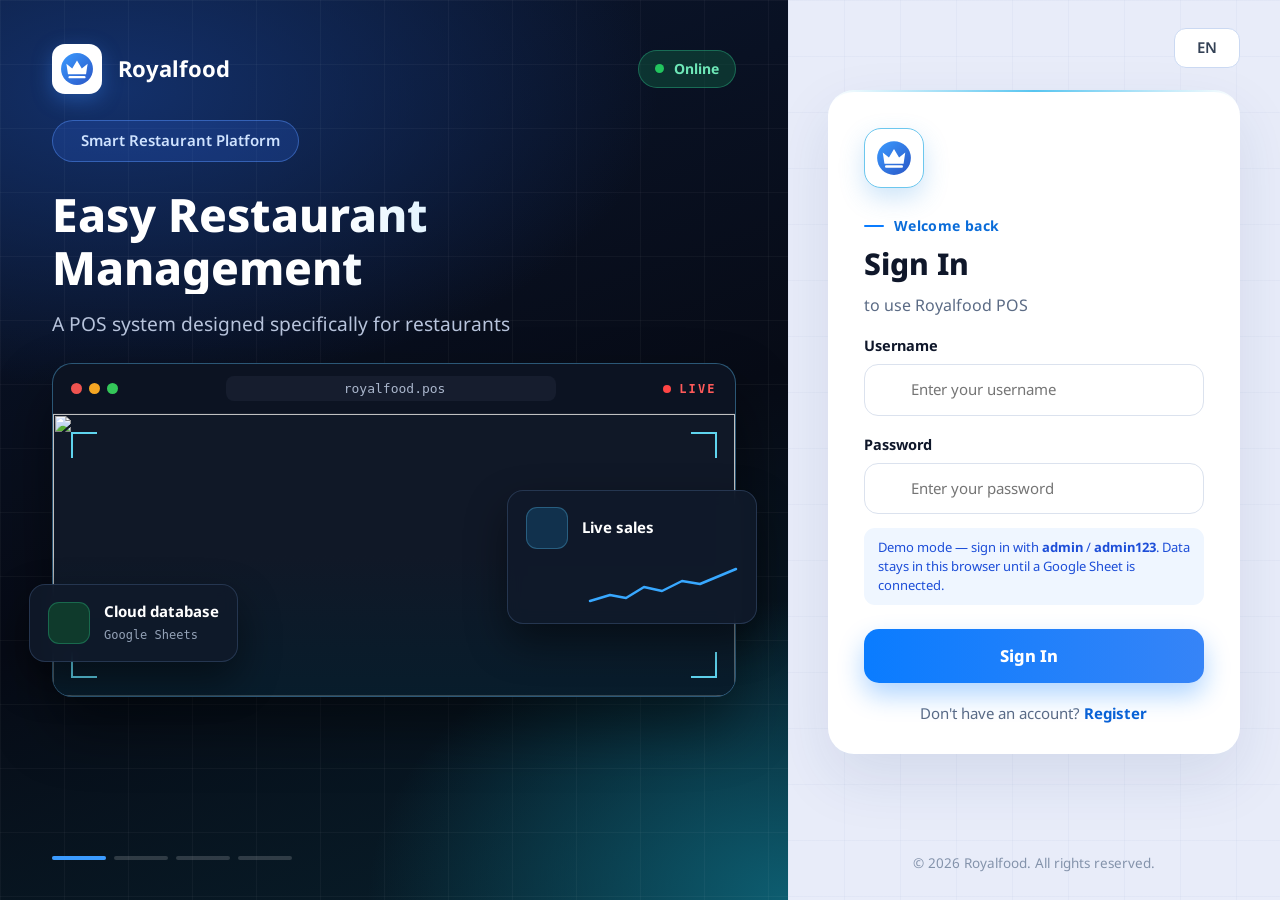
==== index.html @ dd98b835 "Add Royalfood POS web app with Google Sheets backend Static site for GitHub Pages: sign-in, shifts, " ====
<!doctype html>
<html lang="en">
<head>
<meta charset="utf-8">
<meta name="viewport" content="width=device-width,initial-scale=1,viewport-fit=cover">
<meta name="theme-color" content="#0b1730">
<title>Royalfood POS — Sign In</title>
<link rel="icon" href="data:image/svg+xml,%3Csvg xmlns='http://www.w3.org/2000/svg' viewBox='0 0 64 64'%3E%3Ccircle cx='32' cy='32' r='30' fill='%232f7df0'/%3E%3Cpath d='M15 42 12 22l11 9 9-15 9 15 11-9-3 20Z' fill='%23fff'/%3E%3Crect x='16' y='45' width='32' height='4.5' rx='2.2' fill='%23fff'/%3E%3C/svg%3E">
<link rel="preconnect" href="https://fonts.googleapis.com"><link rel="preconnect" href="https://fonts.gstatic.com" crossorigin>
<link href="https://fonts.googleapis.com/css2?family=Noto+Sans:wght@400;500;600;700;800&family=Noto+Sans+Thai:wght@400;600;700;800&family=Noto+Sans+Lao:wght@400;600;700&display=swap" rel="stylesheet">
<link rel="stylesheet" href="assets/css/style.css">
</head>
<body>
<div class="login">
  <section class="hero">
    <div class="hero-grid"></div>
    <header class="hero-top">
      <div class="brand"><span class="logo" data-logo></span><span data-brand></span></div>
      <span class="pill-online"><i></i><span data-i18n="online">Online</span></span>
    </header>
    <span class="pill-tag"><i data-lucide="sparkle"></i><span data-i18n="tagline">Smart Restaurant Platform</span></span>
    <div class="hero-text" id="heroText"><h1 id="heroTitle"></h1><p id="heroSub"></p></div>
    <div class="browser">
      <div class="browser-bar">
        <span class="dots"><i></i><i></i><i></i></span>
        <span class="url"><i data-lucide="lock"></i><span id="domain"></span></span>
        <span class="live"><i></i><span data-i18n="live">LIVE</span></span>
      </div>
      <div class="shot" id="shot">
        <img alt="" src="https://images.unsplash.com/photo-1554118811-1e0d58224f24?w=1200&q=70">
        <img alt="" src="https://images.unsplash.com/photo-1556742049-0cfed4f6a45d?w=1200&q=70">
        <img alt="" src="https://images.unsplash.com/photo-1414235077428-338989a2e8c0?w=1200&q=70">
        <img alt="" src="https://images.unsplash.com/photo-1517248135467-4c7edcad34c4?w=1200&q=70">
        <span class="corner tl"></span><span class="corner tr"></span><span class="corner bl"></span><span class="corner br"></span>
      </div>
      <div class="float sales">
        <span class="fi"><i data-lucide="trending-up"></i></span><b data-i18n="liveSales">Live sales</b>
        <svg class="spark" viewBox="0 0 150 44" fill="none"><path d="M2 38 L22 32 L38 35 L56 24 L74 28 L94 18 L112 21 L148 6" stroke="#38a8ff" stroke-width="2.5" stroke-linecap="round" stroke-linejoin="round"/></svg>
      </div>
      <div class="float secure">
        <span class="fi"><i data-lucide="database"></i></span>
        <span><b data-i18n="cloudDb">Cloud database</b><small data-i18n="cloudDbSub">Google Sheets</small></span>
      </div>
    </div>
    <div class="bars" id="bars"></div>
  </section>

  <section class="panel">
    <div class="lang" id="lang">
      <button class="lang-btn" type="button" aria-haspopup="true"><i data-lucide="globe"></i><span id="langCur">EN</span><i data-lucide="chevron-down" class="chev"></i></button>
      <div class="menu" id="langMenu"></div>
    </div>

    <div class="auth-card" id="card">
      <span class="logo auth-logo" data-logo></span>

      <form id="loginForm" autocomplete="on">
        <div class="kicker" data-i18n="welcome">Welcome back</div>
        <h2 data-i18n="signIn">Sign In</h2>
        <p class="sub" data-i18n="toUse">to use Royalfood POS</p>
        <div id="recentWrap" hidden>
          <div class="cap" data-i18n="prev">Previously logged in</div>
          <div id="recent"></div>
          <div class="or"><span data-i18n="orOther">or login with another account</span></div>
        </div>
        <div class="field"><label for="u" data-i18n="username">Username</label>
          <div class="inp"><i data-lucide="user"></i><input id="u" name="username" required autocomplete="username" data-i18n-ph="phUser"></div></div>
        <div class="field"><label for="p" data-i18n="password">Password</label>
          <div class="inp"><i data-lucide="lock"></i><input id="p" name="password" type="password" required autocomplete="current-password" data-i18n-ph="phPass">
            <button class="eye" type="button" data-eye="p" aria-label="Show password"><i data-lucide="eye"></i></button></div></div>
        <div class="err" id="err"></div>
        <div class="note" id="demoNote" hidden>Demo mode — sign in with <b>admin</b> / <b>admin123</b>. Data stays in this browser until a Google Sheet is connected.</div>
        <button class="btn-main" id="btnLogin"><span data-i18n="signIn">Sign In</span><i data-lucide="arrow-right"></i></button>
        <p class="alt"><span data-i18n="noAcc">Don't have an account?</span> <a data-go="reg" data-i18n="register">Register</a></p>
      </form>

      <form id="regForm" hidden autocomplete="off">
        <div class="kicker" data-i18n="joinUs">Get started</div>
        <h2 data-i18n="createAcc">Create account</h2>
        <div class="field"><label for="rn" data-i18n="fullName">Full name</label><div class="inp"><i data-lucide="id-card"></i><input id="rn" required maxlength="80"></div></div>
        <div class="field"><label for="rs" data-i18n="storeName">Store name</label><div class="inp"><i data-lucide="store"></i><input id="rs" required maxlength="80"></div></div>
        <div class="field"><label for="ru" data-i18n="username">Username</label><div class="inp"><i data-lucide="user"></i><input id="ru" required pattern="[\w.\-]{3,30}" title="3–30 letters, numbers, dot, dash or underscore" autocomplete="username"></div></div>
        <div class="field"><label for="rp" data-i18n="password">Password</label><div class="inp"><i data-lucide="lock"></i><input id="rp" type="password" required minlength="6" autocomplete="new-password">
          <button class="eye" type="button" data-eye="rp" aria-label="Show password"><i data-lucide="eye"></i></button></div></div>
        <div class="field" id="codeField"><label for="rc" data-i18n="invite">Invite code</label><div class="inp"><i data-lucide="key-round"></i><input id="rc"></div></div>
        <div class="err" id="rerr"></div>
        <button class="btn-main" id="btnReg"><span data-i18n="register">Register</span><i data-lucide="arrow-right"></i></button>
        <p class="alt"><span data-i18n="haveAcc">Already have an account?</span> <a data-go="login" data-i18n="signIn">Sign In</a></p>
      </form>
    </div>
    <p class="copy">© <span id="yr"></span> <span data-brand></span>. <span data-i18n="rights">All rights reserved.</span></p>
  </section>
</div>

<div class="splash" id="splash">
  <div class="ring"><span class="logo" data-logo></span></div>
  <h3 data-brand></h3><p id="splashSub"></p><div class="loadbar"></div>
  <footer id="company"></footer>
</div>
<div class="toasts" id="toasts"></div>

<script src="https://unpkg.com/lucide@0.460.0/dist/umd/lucide.min.js"></script>
<script charset="utf-8" src="assets/js/config.js"></script>
<script charset="utf-8" src="assets/js/i18n.js"></script>
<script charset="utf-8" src="assets/js/db.js"></script>
<script charset="utf-8" src="assets/js/login.js"></script>
</body>
</html>
---- assets/css/style.css ----
/* Royalfood POS */
:root{
  --pri:#0a7cff;--pri-2:#2f6bf0;--pri-soft:#e3efff;--bg:#e8ecf9;--card:#fff;--text:#0f172a;--muted:#64748b;--line:#dde4f2;
  --side:#0a0c12;--side-2:#151821;--tile:#b9c5ea;--green:#1fa855;--red:#ef4444;--amber:#f59e0b;--soft:#f3f6fc;
  --shadow:0 8px 28px rgba(20,40,90,.08);--r:18px;
  --font:'Noto Sans','Noto Sans Thai','Noto Sans Lao',system-ui,-apple-system,'Segoe UI',sans-serif;
}
[data-theme=dark]{--bg:#0d1220;--card:#161c2c;--text:#e8edf7;--muted:#93a0b8;--line:#263149;--tile:#33416b;--soft:#1c2438;--pri-soft:#16294a;--shadow:0 8px 28px rgba(0,0,0,.35)}
*{box-sizing:border-box;-webkit-tap-highlight-color:transparent}
html,body{margin:0;height:100%}
body{font-family:var(--font);color:var(--text);background:var(--bg);font-size:15px;line-height:1.45;-webkit-font-smoothing:antialiased}
button,input,select,textarea{font:inherit;color:inherit}
button{cursor:pointer;border:0;background:none}
h1,h2,h3,p{margin:0}
svg.lucide{width:1.2em;height:1.2em;flex:none;stroke-width:1.9}
.logo{display:inline-grid;place-items:center}.logo svg{width:100%;height:100%;display:block}
::-webkit-scrollbar{width:8px;height:8px}::-webkit-scrollbar-thumb{background:#b9c2d8;border-radius:8px}

@keyframes fadeUp{from{opacity:0;transform:translateY(18px)}to{opacity:1;transform:none}}
@keyframes fadeIn{from{opacity:0}to{opacity:1}}
@keyframes pop{0%{opacity:0;transform:scale(.85)}70%{transform:scale(1.04)}100%{opacity:1;transform:none}}
@keyframes spin{to{transform:rotate(360deg)}}
@keyframes pulse{0%,100%{box-shadow:0 0 0 0 rgba(34,197,94,.55)}60%{box-shadow:0 0 0 8px rgba(34,197,94,0)}}
@keyframes blink{50%{opacity:.25}}
@keyframes float{0%,100%{transform:translateY(0)}50%{transform:translateY(-9px)}}
@keyframes draw{to{stroke-dashoffset:0}}
@keyframes fill{from{width:0}to{width:100%}}
@keyframes slide{0%{left:-40%}100%{left:100%}}
@keyframes shake{20%,60%{transform:translateX(-6px)}40%,80%{transform:translateX(6px)}}
@keyframes glow{0%,100%{box-shadow:0 6px 18px rgba(31,168,85,.35)}50%{box-shadow:0 6px 28px rgba(31,168,85,.7)}}

/* ================= LOGIN ================= */
.login{display:grid;grid-template-columns:minmax(0,1.6fr) minmax(380px,1fr);min-height:100vh}
.hero{position:relative;overflow:hidden;color:#fff;padding:44px 52px 40px;display:flex;flex-direction:column;gap:26px;
  background:radial-gradient(900px 500px at 15% 10%,#13306a 0%,transparent 60%),radial-gradient(700px 500px at 100% 100%,#0d5d70 0%,transparent 60%),linear-gradient(160deg,#0b1730,#070b16 55%,#08202c)}
.hero-grid{position:absolute;inset:0;background-image:linear-gradient(rgba(255,255,255,.035) 1px,transparent 1px),linear-gradient(90deg,rgba(255,255,255,.035) 1px,transparent 1px);background-size:64px 64px;pointer-events:none}
.hero>*:not(.hero-grid){position:relative}
.hero-top{display:flex;align-items:center;justify-content:space-between;animation:fadeUp .6s both}
.brand{display:flex;align-items:center;gap:16px;font-size:22px;font-weight:700}
.brand .logo{width:50px;height:50px;background:#fff;border-radius:13px;padding:8px;box-shadow:0 6px 20px rgba(60,140,255,.35)}
.pill-online{display:inline-flex;align-items:center;gap:10px;padding:8px 16px;border-radius:99px;background:rgba(16,80,60,.55);border:1px solid rgba(52,211,153,.35);color:#6ee7b7;font-weight:700;font-size:14px}
.pill-online i{width:9px;height:9px;border-radius:50%;background:#22c55e;animation:pulse 1.8s infinite}
.pill-tag{align-self:flex-start;display:inline-flex;align-items:center;gap:10px;padding:9px 18px;border-radius:99px;background:rgba(40,90,200,.28);border:1px solid rgba(90,150,255,.45);color:#cfe3ff;font-weight:600;font-size:15px;animation:fadeUp .6s .1s both}
.pill-tag svg{color:#38bdf8}
.hero-text{min-height:132px}
.hero-text h1{font-size:clamp(28px,3.6vw,46px);font-weight:800;line-height:1.15;background:linear-gradient(90deg,#fff 40%,#8fd3ff);-webkit-background-clip:text;background-clip:text;color:transparent}
.hero-text p{margin-top:16px;font-size:clamp(15px,1.5vw,20px);color:#b8c4dc;max-width:640px}
.hero-text.swap h1,.hero-text.swap p{animation:fadeUp .6s both}.hero-text.swap p{animation-delay:.1s}
.browser{position:relative;max-width:760px;width:100%;border-radius:20px;border:1px solid rgba(80,170,220,.45);background:#0c1322;box-shadow:0 30px 60px rgba(0,0,0,.45);animation:fadeUp .7s .2s both}
.browser-bar{display:flex;align-items:center;gap:14px;padding:12px 18px;border-bottom:1px solid rgba(255,255,255,.06)}
.dots{display:flex;gap:7px}.dots i{width:11px;height:11px;border-radius:50%;background:#ef5350}.dots i:nth-child(2){background:#f5a623}.dots i:nth-child(3){background:#34c759}
.url{flex:1;max-width:330px;margin:auto;display:flex;align-items:center;justify-content:center;gap:8px;background:#161d2e;border-radius:8px;padding:5px 12px;font:13px ui-monospace,Menlo,monospace;color:#aab6cc}
.url svg{color:#34d399;width:14px;height:14px}
.live{display:flex;align-items:center;gap:8px;font:700 12px ui-monospace,Menlo,monospace;letter-spacing:.18em;color:#ff5a5a}
.live i{width:8px;height:8px;border-radius:50%;background:#ff4545;animation:blink 1.2s infinite}
.shot{position:relative;aspect-ratio:16/6.6;overflow:hidden;border-radius:0 0 19px 19px;background:#101827}
.shot img{position:absolute;inset:0;width:100%;height:100%;object-fit:cover;opacity:0;transform:scale(1.08);transition:opacity 1s,transform 6s linear}
.shot img.on{opacity:1;transform:scale(1)}
.shot::after{content:"";position:absolute;inset:0;background:linear-gradient(180deg,transparent 50%,rgba(5,30,45,.75))}
.corner{position:absolute;width:26px;height:26px;border:2px solid #5fd4ee;z-index:2}
.corner.tl{top:18px;left:18px;border-right:0;border-bottom:0}.corner.tr{top:18px;right:18px;border-left:0;border-bottom:0}
.corner.bl{bottom:18px;left:18px;border-right:0;border-top:0}.corner.br{bottom:18px;right:18px;border-left:0;border-top:0}
.float{position:absolute;z-index:3;display:flex;align-items:center;gap:14px;padding:16px 18px;border-radius:16px;background:rgba(16,26,42,.92);border:1px solid rgba(120,160,220,.22);backdrop-filter:blur(8px);box-shadow:0 18px 40px rgba(0,0,0,.45);animation:float 5s ease-in-out infinite}
.float .fi{width:42px;height:42px;border-radius:11px;display:grid;place-items:center;background:#11314d;color:#5cc8f5;border:1px solid rgba(92,200,245,.3)}
.float b{display:block;font-size:15px}.float small{font:12px ui-monospace,Menlo,monospace;color:#94a3b8}
.float.sales{right:-22px;top:38%;flex-wrap:wrap;width:250px}
.float.sales svg.spark{width:150px;height:44px;margin-left:auto}
.spark path{stroke-dasharray:260;stroke-dashoffset:260;animation:draw 2.2s .6s ease-out forwards}
.float.secure{left:-24px;bottom:34px;animation-delay:-2.5s}
.float.secure .fi{background:#0f3a2c;color:#34d399;border-color:rgba(52,211,153,.3)}
.bars{display:flex;gap:8px;margin-top:auto}
.bars button{width:54px;height:4px;border-radius:4px;background:rgba(255,255,255,.16);overflow:hidden;position:relative;padding:0}
.bars button.done{background:#3b82f6}
.bars button.on::after{content:"";position:absolute;left:0;top:0;height:100%;background:#3b9bff;animation:fill 5s linear forwards}

.panel{position:relative;background:linear-gradient(180deg,#f8fafe,#eef2fa);padding:28px 40px 26px;display:flex;flex-direction:column;align-items:center;overflow-y:auto;
  background-image:linear-gradient(rgba(60,90,160,.035) 1px,transparent 1px),linear-gradient(90deg,rgba(60,90,160,.035) 1px,transparent 1px);background-size:56px 56px;color:#0f172a}
.lang{position:relative;align-self:flex-end;z-index:20}
.lang-btn{display:flex;align-items:center;gap:8px;padding:8px 14px;border-radius:12px;background:#fff;border:1.5px solid #cbd9f2;font-weight:600;color:#334155;transition:.2s}
.lang-btn:hover,.lang.open .lang-btn{border-color:var(--pri);box-shadow:0 0 0 4px rgba(10,124,255,.14)}
.lang-btn .chev{transition:transform .25s}.lang.open .chev{transform:rotate(180deg)}
.menu{position:absolute;right:0;top:calc(100% + 8px);min-width:140px;background:#fff;color:#0f172a;border-radius:14px;padding:5px;box-shadow:0 18px 44px rgba(15,30,70,.18);border:1px solid #e6ebf5;opacity:0;transform:translateY(-8px) scale(.97);pointer-events:none;transition:.2s;z-index:60}
.open>.menu{opacity:1;transform:none;pointer-events:auto}
.menu button{display:flex;align-items:center;gap:10px;width:100%;text-align:left;padding:10px 12px;border-radius:9px;font-weight:500}
.menu button:hover{background:#f1f5fb}.menu button.on{background:#e3efff;color:#0a62d6;font-weight:700}
.auth-card{width:100%;max-width:420px;margin:22px 0;background:#fff;border-radius:26px;padding:36px 36px 30px;box-shadow:0 24px 60px rgba(30,60,120,.1);border-top:2px solid transparent;
  background-image:linear-gradient(#fff,#fff),linear-gradient(90deg,transparent,#58c5f0,transparent);background-origin:border-box;background-clip:padding-box,border-box;animation:fadeUp .6s .1s both}
.auth-card.shake{animation:shake .4s}
.auth-logo{width:60px;height:60px;border-radius:17px;padding:11px;background:#fff;border:1.5px solid #6cc7ee;box-shadow:0 10px 24px rgba(60,150,230,.25)}
.kicker{display:flex;align-items:center;gap:10px;margin-top:28px;color:#0a6cd9;font-weight:700;letter-spacing:.03em;font-size:14px}
.kicker::before{content:"";width:20px;height:2px;background:#0a7cff;border-radius:2px}
.auth-card h2{font-size:30px;font-weight:800;margin-top:6px}
.sub{color:#5b6b85;margin-top:8px;font-size:16px}
.cap{margin:28px 0 10px;font-size:12.5px;font-weight:700;letter-spacing:.09em;text-transform:uppercase;color:#64748b}
.acct{display:flex;align-items:center;gap:12px;padding:12px;border:1.5px solid #e2e8f3;border-radius:16px;transition:.2s;margin-bottom:8px;animation:fadeUp .4s both}
.acct:hover{border-color:#9cc8ff;box-shadow:0 8px 22px rgba(10,124,255,.1);transform:translateY(-1px)}
.acct .logo{width:46px;height:46px;border-radius:50%;border:2px solid #9ccdf5;padding:3px;flex:none}
.acct .who{flex:1;min-width:0}.acct b{display:block;white-space:nowrap;overflow:hidden;text-overflow:ellipsis}
.acct small{font:13px ui-monospace,Menlo,monospace;color:#64748b}
.btn-soft{display:inline-flex;align-items:center;gap:6px;padding:8px 13px;border-radius:10px;background:#e6f1ff;border:1px solid #b9d8ff;color:#0a62d6;font-weight:700;transition:.2s}
.btn-soft:hover{background:#d5e8ff}.btn-soft svg{transition:transform .2s}.btn-soft:hover svg{transform:translateX(3px)}
.x{color:#94a3b8;padding:6px;border-radius:8px;display:grid}.x:hover{background:#f1f5f9;color:#ef4444}
.or{display:flex;align-items:center;gap:14px;color:#8493ab;font-size:13.5px;margin:20px 0 4px}.or::before,.or::after{content:"";flex:1;height:1px;background:#e2e8f0}
.field{margin-top:18px}.field>label{display:block;font-weight:700;margin-bottom:8px;font-size:14.5px}
.inp{position:relative;display:flex;align-items:center}
.inp>svg{position:absolute;left:15px;color:#94a3b8;pointer-events:none}
.inp input,.inp select{width:100%;padding:14px 44px 14px 46px;border-radius:14px;border:1.5px solid #dbe2ee;background:#fff;outline:0;transition:.2s;color:#0f172a}
.inp input:focus{border-color:var(--pri);box-shadow:0 0 0 4px rgba(10,124,255,.13)}
.inp .eye{position:absolute;right:10px;color:#94a3b8;padding:6px;display:grid}
.btn-main{position:relative;overflow:hidden;width:100%;margin-top:24px;padding:15px;border-radius:15px;color:#fff;font-weight:800;font-size:16.5px;display:flex;justify-content:center;align-items:center;gap:10px;
  background:linear-gradient(90deg,#0a7cff,#3684f7);box-shadow:0 12px 26px rgba(10,124,255,.32);transition:.2s}
.btn-main:hover{transform:translateY(-2px);box-shadow:0 16px 32px rgba(10,124,255,.4)}.btn-main:active{transform:none}
.btn-main::after{content:"";position:absolute;top:0;left:-40%;width:30%;height:100%;background:linear-gradient(90deg,transparent,rgba(255,255,255,.35),transparent);transform:skewX(-20deg)}
.btn-main:hover::after{animation:slide .8s}
.btn-main[disabled]{opacity:.7;pointer-events:none}
.spinner{width:18px;height:18px;border:2.5px solid rgba(255,255,255,.4);border-top-color:#fff;border-radius:50%;animation:spin .7s linear infinite}
.alt{text-align:center;margin-top:20px;color:#5b6b85}.alt a{color:#0a62d6;font-weight:700;text-decoration:none;cursor:pointer}
.err{display:none;margin-top:14px;padding:10px 14px;border-radius:11px;background:#fee2e2;color:#b91c1c;font-size:14px;font-weight:600}.err.show{display:block;animation:fadeUp .25s}
.note{margin-top:14px;padding:10px 14px;border-radius:11px;background:#eff6ff;color:#1d4ed8;font-size:13px}
.copy{margin-top:auto;color:#8493ab;font-size:13.5px;text-align:center}

/* splash */
.splash{position:fixed;inset:0;z-index:200;display:flex;flex-direction:column;align-items:center;justify-content:center;gap:10px;background:radial-gradient(circle at 50% 45%,#e6eefb,#f5f7fb 60%);color:#0f172a;opacity:0;pointer-events:none;transition:opacity .35s}
.splash.show{opacity:1;pointer-events:auto}
.ring{position:relative;width:104px;height:104px;display:grid;place-items:center;margin-bottom:16px}
.ring::before{content:"";position:absolute;inset:0;border-radius:50%;border:4px solid #e2e6ee;border-top-color:#0a7cff;border-right-color:#0a7cff;animation:spin 1s linear infinite}
.ring .logo{width:80px;height:80px}
.splash h3{font-size:22px;font-weight:800}.splash p{color:#64748b;font-size:13px}
.loadbar{width:168px;height:3px;border-radius:3px;background:#e2e6ee;overflow:hidden;position:relative;margin-top:22px}
.loadbar::after{content:"";position:absolute;top:0;width:40%;height:100%;background:#0a7cff;border-radius:3px;animation:slide 1.1s ease-in-out infinite}
.splash footer{position:absolute;bottom:26px;font-size:11.5px;letter-spacing:.12em;color:#9aa5b8}

/* ================= MODAL / TOAST ================= */
.modal-back{position:fixed;inset:0;z-index:100;background:rgba(10,15,30,.5);backdrop-filter:blur(3px);display:grid;place-items:center;padding:16px;opacity:0;transition:opacity .2s}
.modal-back.show{opacity:1}
.modal{width:100%;max-width:460px;max-height:92vh;overflow:auto;background:var(--card);color:var(--text);border-radius:22px;padding:26px;box-shadow:0 30px 80px rgba(0,0,0,.35);transform:translateY(20px) scale(.96);transition:transform .25s cubic-bezier(.2,.9,.3,1.2)}
.modal-back.show .modal{transform:none}
.modal.wide{max-width:860px}
.modal h3{font-size:21px;font-weight:800;margin-bottom:6px}
.modal .center{text-align:center}
.modal .actions{display:flex;gap:10px;justify-content:flex-end;margin-top:22px;flex-wrap:wrap}
.modal .actions.center{justify-content:center}
.f{margin-top:14px}.f label{display:block;font-size:13px;font-weight:700;color:var(--muted);margin-bottom:6px}
.f input,.f select,.input{width:100%;padding:11px 13px;border-radius:11px;border:1.5px solid var(--line);background:var(--card);color:var(--text);outline:0;transition:.2s}
.f input:focus,.f select:focus,.input:focus{border-color:var(--pri);box-shadow:0 0 0 3px rgba(10,124,255,.14)}
.btn{display:inline-flex;align-items:center;justify-content:center;gap:8px;padding:10px 18px;border-radius:11px;font-weight:700;background:var(--pri);color:#fff;transition:.18s;white-space:nowrap}
.btn:hover{filter:brightness(1.08);transform:translateY(-1px)}.btn:active{transform:scale(.97)}
.btn.gray{background:#6b7785}.btn.red{background:var(--red)}.btn.green{background:var(--green)}.btn.violet{background:#6a5ae0}
.btn.ghost{background:var(--soft);color:var(--text);border:1px solid var(--line)}
.btn.sm{padding:7px 11px;font-size:13px;border-radius:9px}
.btn[disabled]{opacity:.45;pointer-events:none}
.toasts{position:fixed;right:18px;bottom:18px;z-index:300;display:flex;flex-direction:column;gap:8px;align-items:flex-end}
.toast{display:flex;align-items:center;gap:10px;padding:12px 16px;border-radius:13px;background:#0f172a;color:#fff;font-weight:600;font-size:14px;box-shadow:0 14px 34px rgba(0,0,0,.3);animation:fadeUp .3s both;max-width:86vw}
.toast.ok svg{color:#4ade80}.toast.bad svg{color:#f87171}.toast.out{opacity:0;transform:translateX(30px);transition:.3s}

/* ================= APP SHELL ================= */
.app{display:grid;grid-template-columns:250px minmax(0,1fr);height:100vh;transition:grid-template-columns .28s}
.app.mini{grid-template-columns:82px minmax(0,1fr)}
.side{background:var(--side);color:#cbd5e1;display:flex;flex-direction:column;overflow:hidden;z-index:50}
.side-brand{height:62px;flex:none;display:flex;align-items:center;gap:10px;padding:0 22px;font-size:24px;font-weight:600;color:#fff;border-bottom:1px solid #1b1f2a;white-space:nowrap}
.side-brand .logo{width:36px;height:36px;flex:none}
.nav{padding:26px 15px;display:flex;flex-direction:column;gap:6px;overflow-y:auto;flex:1}
.nav a{position:relative;display:flex;align-items:center;gap:14px;padding:12px 14px;border-radius:10px;color:#b6bfcd;text-decoration:none;font-size:16.5px;white-space:nowrap;transition:background .2s,color .2s,transform .2s}
.nav a .ni{width:38px;height:38px;border-radius:10px;display:grid;place-items:center;background:var(--side-2);flex:none;transition:.2s}
.nav a:hover{color:#fff;transform:translateX(3px)}.nav a:hover .ni{background:#1f2533}
.nav a.on{background:var(--pri);color:#fff;font-weight:700;box-shadow:0 8px 22px rgba(10,124,255,.4)}
.nav a.on .ni{background:rgba(255,255,255,.2)}
.app.mini .side-brand span:last-child,.app.mini .nav a span:last-child{display:none}
.app.mini .side-brand{padding:0;justify-content:center}.app.mini .nav a{padding:10px;justify-content:center}
.main{display:flex;flex-direction:column;min-width:0;height:100vh}
.top{height:62px;flex:none;display:flex;align-items:center;gap:8px;padding:0 18px 0 28px;background:var(--card);border-bottom:1px solid var(--line);position:relative;z-index:40}
.top h1{font-size:23px;font-weight:700;margin-left:26px;white-space:nowrap}
.top .sp{flex:1}
.tb{position:relative;width:44px;height:44px;border-radius:12px;display:grid;place-items:center;color:#5b6577;font-size:22px;transition:.2s;flex:none}
.tb:hover{background:var(--soft);color:var(--pri);transform:translateY(-1px)}
.tb svg.lucide{width:23px;height:23px}
.tb.sync{color:#f0443a}.tb.sync.syncing svg{animation:spin 1s linear infinite}.tb.sync.offline{color:var(--amber)}
.tb.ava{padding:5px;border:2px solid #b9d6fb;background:#eaf3ff}.tb.ava .logo{width:100%;height:100%}
.tb .badge{position:absolute;top:5px;right:5px;min-width:17px;height:17px;border-radius:9px;background:var(--red);color:#fff;font-size:10.5px;font-weight:800;display:grid;place-items:center;padding:0 4px;animation:pop .3s}
.dd{position:relative}.dd .menu{min-width:230px;background:var(--card);color:var(--text);border-color:var(--line)}
.dd .menu button:hover{background:var(--soft)}
.menu .mi{padding:10px 12px;font-size:13.5px;border-bottom:1px solid var(--line)}.menu .mi:last-child{border:0}.menu .mi b{display:block}.menu .mi small{color:var(--muted)}
.view{flex:1;overflow-y:auto;padding:22px 22px 40px}
.view.anim>*{animation:fadeUp .45s both}.view.anim>*:nth-child(2){animation-delay:.07s}.view.anim>*:nth-child(3){animation-delay:.14s}
.scrim{display:none}

.card{background:var(--card);border-radius:var(--r);box-shadow:var(--shadow);border:1px solid var(--line)}
.head{display:flex;align-items:center;gap:12px;flex-wrap:wrap;margin-bottom:18px}
.head h2{font-size:20px;font-weight:600;color:var(--muted)}.head .sp{flex:1}
.empty{padding:38px 16px;text-align:center;color:var(--muted)}.empty svg{width:38px;height:38px;opacity:.5;margin-bottom:6px}
.chips{display:flex;gap:8px;flex-wrap:wrap}
.chip{padding:9px 18px;border-radius:11px;background:var(--card);border:1px solid var(--line);font-weight:700;color:var(--muted);transition:.18s}
.chip:hover{color:var(--pri);border-color:var(--pri)}.chip.on{background:var(--pri);border-color:var(--pri);color:#fff;box-shadow:0 6px 16px rgba(10,124,255,.3)}
.tag{display:inline-block;padding:3px 9px;border-radius:7px;font-size:11.5px;font-weight:800;letter-spacing:.05em;text-transform:uppercase}
.tag.g{background:#dcfce7;color:#15803d}.tag.b{background:#dbeafe;color:#1d4ed8}.tag.a{background:#fef3c7;color:#b45309}.tag.r{background:#fee2e2;color:#b91c1c}.tag.n{background:var(--soft);color:var(--muted)}
table.t{width:100%;border-collapse:collapse}
.t th{text-align:left;font-size:12px;letter-spacing:.08em;text-transform:uppercase;color:var(--muted);padding:13px 12px;background:var(--soft);border-bottom:1px solid var(--line);white-space:nowrap}
.t td{padding:11px 12px;border-bottom:1px solid var(--line);vertical-align:middle}
.t tr:last-child td{border-bottom:0}.t tbody tr{transition:background .15s}.t tbody tr:hover{background:var(--soft)}
.t .r{text-align:right}.tw{overflow-x:auto}
.icb{width:32px;height:32px;border-radius:9px;display:inline-grid;place-items:center;color:var(--muted);transition:.15s}
.icb:hover{background:var(--pri-soft);color:var(--pri)}.icb.del:hover{background:#fee2e2;color:var(--red)}

/* dashboard */
.dash{display:grid;grid-template-columns:minmax(0,1.5fr) minmax(300px,1fr);gap:22px;align-items:start}
.shift{min-height:330px;border:2px dashed #c3cce0;box-shadow:none;display:flex;flex-direction:column;align-items:center;justify-content:center;gap:6px;padding:30px;cursor:pointer;transition:.25s;text-align:center}
.shift:hover{border-color:var(--pri);transform:translateY(-3px);box-shadow:var(--shadow)}
.shift .big{width:86px;height:86px;border-radius:20px;background:var(--pri);color:#fff;display:grid;place-items:center;box-shadow:0 14px 30px rgba(10,124,255,.35);margin-bottom:18px;animation:float 4s ease-in-out infinite}
.shift .big svg{width:40px;height:40px}
.shift h3{font-size:25px;font-weight:800}.shift p{color:var(--muted);font-size:16px}
.shift .dot{width:9px;height:9px;border-radius:50%;background:#3b9bff;margin-top:14px;animation:blink 1.4s infinite}
.shift.open{cursor:default;border-style:solid;border-color:var(--line);box-shadow:var(--shadow);align-items:stretch;text-align:left;justify-content:flex-start}
.shift.open:hover{transform:none}
.stats{display:grid;grid-template-columns:repeat(3,1fr);gap:12px;margin-top:18px}
.stat{padding:16px;border-radius:14px;background:var(--soft);border:1px solid var(--line)}
.stat small{font-size:12px;font-weight:700;letter-spacing:.07em;text-transform:uppercase;color:var(--muted)}.stat b{display:block;font-size:24px;margin-top:4px}
.rcol{display:flex;flex-direction:column;gap:14px}
.info{display:flex;align-items:center;gap:16px;padding:20px 22px;transition:.2s}
.info:hover{transform:translateY(-2px)}
.info.hl{border-color:#9ccaf7;background:var(--soft)}
.info .ib{width:48px;height:48px;border-radius:13px;display:grid;place-items:center;flex:none;background:#e3efff;color:#0a7cff}.info .ib.o{background:#fdebd0;color:#f59e0b}.info .ib.c{background:#dff3fb;color:#0e9ad6}
.info .grow{flex:1;min-width:0}
.info small{display:block;font-size:12px;font-weight:700;letter-spacing:.09em;text-transform:uppercase;color:var(--muted)}
.info b{font-size:19px}.info em{display:block;font-style:normal;color:var(--muted);font-size:13.5px}
.rp h4{margin:0;display:flex;align-items:center;gap:10px;font-size:16px;padding:16px 22px;border-bottom:1px solid var(--line)}.rp h4 svg{color:#f59e0b}
.rp .rows{padding:16px 22px;display:grid;gap:12px}.rp .row{display:flex;align-items:center;gap:12px;flex-wrap:wrap;font-weight:700;font-size:16px}

/* POS */
.pos{display:grid;grid-template-columns:minmax(0,1fr) minmax(360px,1fr);gap:18px;align-items:start}
.pos-tabs{display:flex;align-items:center;gap:10px;flex-wrap:wrap;padding-bottom:6px;border-bottom:2px solid var(--pri)}
.ptab{padding:9px 24px;border-radius:10px;font-weight:700;background:var(--soft);color:var(--muted);transition:.18s}
.ptab.on{background:var(--pri);color:#fff;box-shadow:0 6px 16px rgba(10,124,255,.3)}
.zones{display:flex;gap:8px;flex-wrap:wrap;padding:12px 0;border-bottom:1px solid var(--line)}
.grid-t{display:grid;grid-template-columns:repeat(auto-fill,minmax(96px,1fr));gap:10px;padding:8px 4px;background:var(--card);border-radius:14px;margin-top:8px;max-height:calc(100vh - 250px);overflow-y:auto}
.tile{aspect-ratio:1/.88;border-radius:13px;background:var(--tile);color:#fff;font-size:21px;font-weight:800;display:flex;flex-direction:column;align-items:center;justify-content:center;gap:2px;border:4px solid transparent;transition:transform .18s,box-shadow .18s,background .3s;text-shadow:0 1px 2px rgba(40,60,120,.25)}
.view.anim .tile{animation:pop .4s both;animation-delay:calc(var(--i)*18ms)}
.tile:hover{transform:translateY(-3px) scale(1.03);box-shadow:0 10px 22px rgba(40,70,150,.25)}
.tile.sel{border-color:#111a2e}[data-theme=dark] .tile.sel{border-color:#fff}
.tile.busy{background:var(--green);animation:glow 2.4s infinite}
.view.anim .tile.busy{animation:pop .4s both,glow 2.4s .5s infinite}
.tile small{font-size:12.5px;font-weight:700}
.tile.resv{background:#f59e0b}
.detail{padding:0;overflow:hidden}
.detail>h3{font-size:17px;padding:14px 20px;border-bottom:1px solid var(--line);display:flex;align-items:center;gap:10px}
.detail>h3::before{content:"";width:3px;height:20px;border-radius:2px;background:var(--pri)}
.dgrid{display:grid;grid-template-columns:1fr 1fr;gap:12px;padding:12px}
.dbox{border:1px solid var(--line);border-radius:13px;padding:6px 16px;background:var(--card)}
.drow{display:flex;justify-content:space-between;align-items:center;gap:8px;padding:9px 0}
.drow span{font-size:12.5px;font-weight:700;letter-spacing:.07em;text-transform:uppercase;color:var(--muted)}.drow b{font-size:15.5px;text-align:right}
.net{display:flex;justify-content:space-between;align-items:center;margin:6px -10px 4px;padding:14px;border-radius:11px;background:var(--soft);border:1px solid var(--line)}
.net span{font-size:12.5px;font-weight:700;letter-spacing:.07em;text-transform:uppercase;color:var(--muted)}.net b{font-size:25px;color:var(--pri)}
.abtns{display:grid;grid-template-columns:repeat(6,1fr);gap:6px;padding:10px 8px;background:var(--soft)}
.ab{display:flex;flex-direction:column;align-items:center;gap:3px;padding:11px 4px;border-radius:11px;color:#fff;font-weight:700;font-size:12.5px;background:var(--pri);transition:.18s}
.ab svg.lucide{width:22px;height:22px}
.ab:hover{transform:translateY(-2px);filter:brightness(1.07);box-shadow:0 8px 18px rgba(10,60,150,.2)}.ab:active{transform:scale(.96)}
.ab.red{background:#ef5350}.ab.lite{background:#4a9af0}.ab.green{background:#1db877;grid-column:span 2}
.ab[disabled]{opacity:.5;pointer-events:none}
.items .qty{display:inline-flex;align-items:center;gap:4px}
.items .qty button{width:26px;height:26px;border-radius:8px;background:var(--soft);border:1px solid var(--line);display:grid;place-items:center}
.items .qty button:hover{background:var(--pri);color:#fff;border-color:var(--pri)}
.items td{font-size:14px}.items tr.new td{animation:fadeIn .5s}
.billrow{display:flex;align-items:center;gap:12px;padding:13px 14px;border-bottom:1px solid var(--line);cursor:pointer;transition:.15s}
.billrow:hover{background:var(--soft)}.billrow .grow{flex:1;min-width:0}.billrow small{color:var(--muted);display:block}

/* product picker / goods */
.pgrid{display:grid;grid-template-columns:repeat(auto-fill,minmax(140px,1fr));gap:12px}
.pcard{position:relative;border:1.5px solid var(--line);border-radius:15px;padding:14px;background:var(--card);text-align:left;transition:.18s;display:flex;flex-direction:column;gap:6px;animation:pop .35s both}
.pcard:hover{border-color:var(--pri);transform:translateY(-3px);box-shadow:var(--shadow)}
.pcard .av{width:46px;height:46px;border-radius:13px;display:grid;place-items:center;color:#fff;font-weight:800;font-size:19px}
.pcard b{font-size:14.5px;line-height:1.25}.pcard .pr{color:var(--pri);font-weight:800}.pcard small{color:var(--muted)}
.pcard .cnt{position:absolute;top:-8px;right:-8px;min-width:26px;height:26px;border-radius:13px;background:var(--red);color:#fff;font-weight:800;display:grid;place-items:center;padding:0 6px;animation:pop .25s}
.pcard.off{opacity:.5}
.pcard .ops{display:flex;gap:4px;margin-top:auto}
.pickbar{display:flex;gap:10px;flex-wrap:wrap;align-items:center;margin:12px 0}
.pickfoot{display:flex;align-items:center;gap:12px;margin-top:16px;padding-top:14px;border-top:1px solid var(--line)}.pickfoot b{font-size:19px}
.pays{display:grid;grid-template-columns:repeat(4,1fr);gap:8px}
.pay{padding:12px 6px;border-radius:12px;border:1.5px solid var(--line);font-weight:700;display:flex;flex-direction:column;align-items:center;gap:4px;transition:.15s}
.pay.on{border-color:var(--pri);background:var(--pri-soft);color:var(--pri)}
.sumrow{display:flex;justify-content:space-between;padding:6px 0}.sumrow.big{font-size:21px;font-weight:800;color:var(--pri);border-top:1px dashed var(--line);margin-top:6px;padding-top:12px}

/* POS 3D */
.stage{height:calc(100vh - 190px);min-height:420px;perspective:1300px;overflow:hidden;display:grid;place-items:center;cursor:grab;touch-action:none;
  background:radial-gradient(circle at 50% 30%,var(--card),var(--bg))}
.stage:active{cursor:grabbing}
.floor{--rx:56deg;--rz:-32deg;transform-style:preserve-3d;transform:rotateX(var(--rx)) rotateZ(var(--rz));display:grid;gap:34px;padding:44px;border-radius:26px;
  background:repeating-linear-gradient(0deg,rgba(100,120,170,.14) 0 1px,transparent 1px 60px),repeating-linear-gradient(90deg,rgba(100,120,170,.14) 0 1px,transparent 1px 60px),var(--card);
  box-shadow:0 0 0 2px var(--line),40px 60px 80px rgba(20,40,90,.22);transition:transform .15s}
.t3{position:relative;width:86px;height:86px;transform-style:preserve-3d;cursor:pointer;transition:transform .25s;--c:#aebbe4;--d:#8f9dcc}
.t3:hover{transform:translateZ(16px)}
.t3.busy{--c:#22b35e;--d:#178a47}
.t3 .top{position:absolute;inset:0;transform:translateZ(38px);background:var(--c);border-radius:8px;display:flex;flex-direction:column;align-items:center;justify-content:center;color:#fff;font-weight:800;font-size:17px;white-space:nowrap;box-shadow:inset 0 0 0 2px rgba(255,255,255,.3)}
.t3 .top small{font-size:11px}
.t3 i{position:absolute;background:var(--d)}
.t3 .s1{left:0;bottom:0;width:100%;height:38px;transform-origin:bottom;transform:rotateX(-90deg)}
.t3 .s2{top:0;right:0;width:38px;height:100%;transform-origin:right;transform:rotateY(90deg);filter:brightness(.88)}
.t3 .s3{left:0;top:0;width:100%;height:38px;transform-origin:top;transform:rotateX(90deg);filter:brightness(.8)}
.t3 .s4{top:0;left:0;width:38px;height:100%;transform-origin:left;transform:rotateY(-90deg);filter:brightness(.94)}
.t3 .sh{inset:-4px;background:rgba(20,40,90,.16);filter:blur(7px);border-radius:10px}


/* customer menu */
.cm{max-width:640px;margin:0 auto;padding:0 14px 110px}
.cm-head{position:sticky;top:0;z-index:5;background:var(--bg);padding:14px 0 10px;display:flex;align-items:center;gap:12px}
.cm-head .logo{width:42px;height:42px}.cm-head b{font-size:18px;display:block}.cm-head small{color:var(--muted)}
.cm-foot{position:fixed;left:0;right:0;bottom:0;padding:12px 14px calc(12px + env(safe-area-inset-bottom));background:var(--card);border-top:1px solid var(--line);box-shadow:0 -10px 30px rgba(20,40,90,.1)}
.cm-foot .btn-main{margin:0;max-width:640px;margin-inline:auto}

#print{display:none}
@media print{
  body>*:not(#print){display:none!important}
  #print{display:block;width:72mm;margin:0 auto;font:12px/1.4 ui-monospace,Menlo,monospace;color:#000}
  #print h3{text-align:center;font-size:16px;margin-bottom:2px}#print .c{text-align:center}#print hr{border:0;border-top:1px dashed #000;margin:6px 0}
  #print table{width:100%;border-collapse:collapse}#print td{padding:2px 0;vertical-align:top}#print .r{text-align:right}
}

/* ================= RESPONSIVE ================= */
@media (max-width:1100px){
  .pos{grid-template-columns:1fr}.grid-t{max-height:none}
  .dash{grid-template-columns:1fr}
}
@media (max-width:900px){
  .login{grid-template-columns:1fr}
  .hero{padding:22px 20px 24px;gap:16px}
  .hero-text{min-height:0}.hero-text p{margin-top:8px}
  .browser{display:none}.bars{margin-top:4px}
  .brand{font-size:19px;gap:12px}.brand .logo{width:42px;height:42px}
  .panel{padding:16px 16px 22px;border-radius:24px 24px 0 0;margin-top:-16px;z-index:2}
  .auth-card{padding:26px 22px;margin:14px 0 20px}.kicker{margin-top:20px}
  .app,.app.mini{grid-template-columns:1fr}
  .side{position:fixed;left:0;top:0;bottom:0;width:262px;transform:translateX(-105%);transition:transform .28s cubic-bezier(.2,.8,.2,1)}
  .app.drawer .side{transform:none;box-shadow:20px 0 50px rgba(0,0,0,.4)}
  .app.mini .side-brand span:last-child,.app.mini .nav a span:last-child{display:inline}
  .app.mini .side-brand{padding:0 22px;justify-content:flex-start}.app.mini .nav a{padding:12px 14px;justify-content:flex-start}
  .scrim{display:block;position:fixed;inset:0;background:rgba(5,10,25,.5);z-index:45;opacity:0;pointer-events:none;transition:.25s}
  .app.drawer .scrim{opacity:1;pointer-events:auto}
  .top{padding:0 6px 0 8px;gap:0}.top h1{font-size:18px;margin-left:6px}
  .tb{width:38px;height:40px}.tb svg.lucide{width:20px;height:20px}.tb.hide-m{display:none}
  .view{padding:14px 12px 40px}
  .dd .menu{position:fixed;right:8px;top:60px;max-width:calc(100vw - 16px)}
}
@media (max-width:560px){
  .dgrid{grid-template-columns:1fr;gap:8px;padding:8px}
  .abtns{grid-template-columns:repeat(3,1fr)}.ab.green{grid-column:span 3;flex-direction:row;justify-content:center;gap:8px;font-size:15px;padding:13px}
  .grid-t{grid-template-columns:repeat(4,1fr);gap:7px}.tile{font-size:15px;border-width:3px}.tile small{font-size:10.5px}
  .stats{grid-template-columns:1fr}
  .shift{min-height:250px}
  .t3,.t3 .top{width:58px;height:58px}.t3{width:58px;height:58px}.floor{gap:22px;padding:26px}.t3 .top{font-size:12px}
  .hide-s{display:none}
  .modal{padding:20px;border-radius:20px}.pays{grid-template-columns:repeat(2,1fr)}
  .pgrid{grid-template-columns:repeat(2,1fr)}
  .t th,.t td{padding:9px 7px}
  .toasts{left:12px;right:12px;align-items:stretch}
}
@media (prefers-reduced-motion:reduce){*,*::before,*::after{animation-duration:.01ms!important;animation-iteration-count:1!important;transition-duration:.01ms!important}}

/* extras */
.still .pcard{animation:none}
.rcpt{font:13px/1.55 ui-monospace,Menlo,monospace}.rcpt h3{text-align:center}.rcpt .c{text-align:center}.rcpt .r{text-align:right}
.rcpt table{width:100%;border-collapse:collapse}.rcpt hr{border:0;border-top:1px dashed var(--line);margin:8px 0}
[hidden]{display:none!important}
a.btn,a.btn:hover{text-decoration:none}
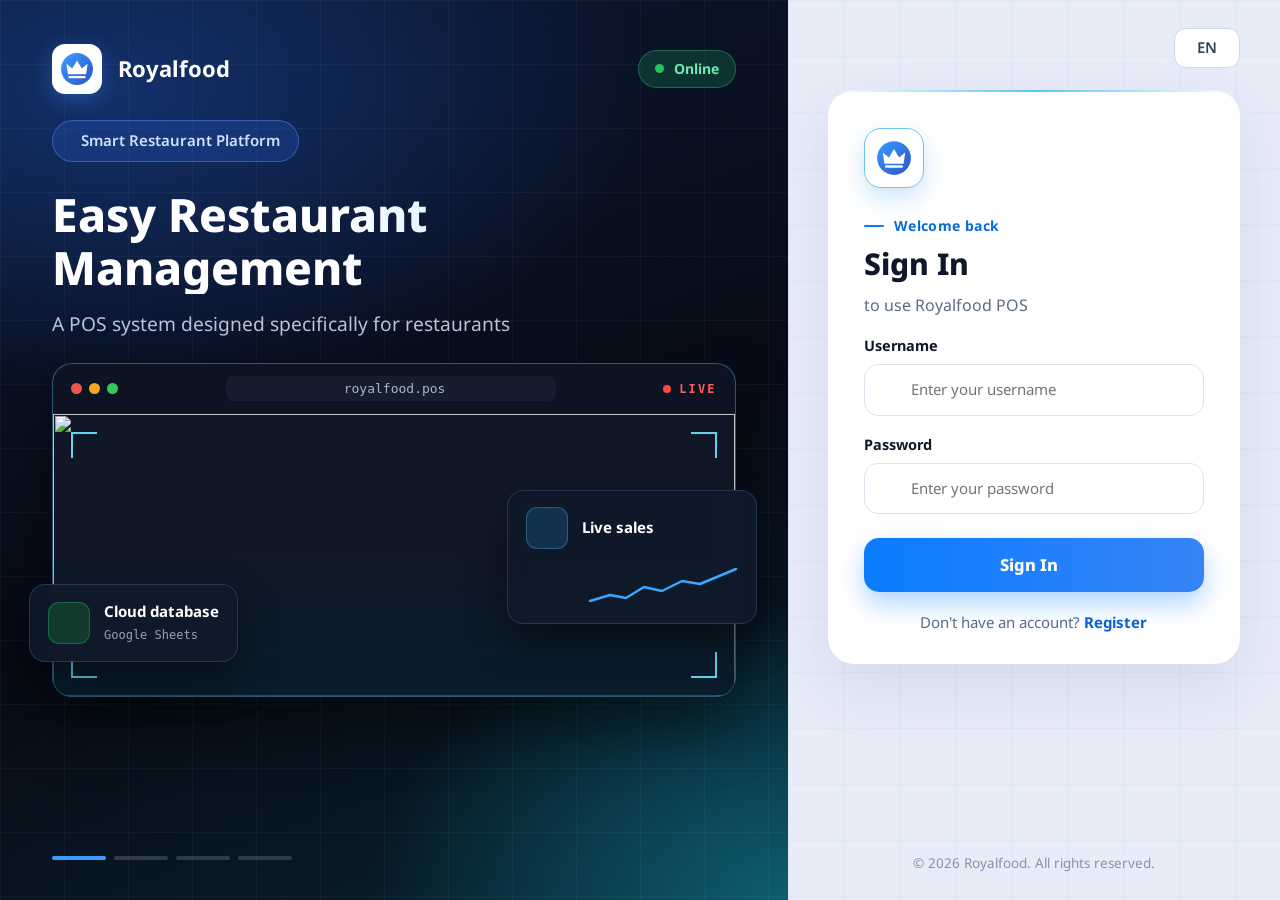
==== commit 30db582d: "Add package-based registration flow Service, package, options and sign-up form pages in a dark theme" ====
--- a/index.html
+++ b/index.html
@@ -71,21 +71,7 @@
         <div class="err" id="err"></div>
         <div class="note" id="demoNote" hidden>Demo mode — sign in with <b>admin</b> / <b>admin123</b>. Data stays in this browser until a Google Sheet is connected.</div>
         <button class="btn-main" id="btnLogin"><span data-i18n="signIn">Sign In</span><i data-lucide="arrow-right"></i></button>
-        <p class="alt"><span data-i18n="noAcc">Don't have an account?</span> <a data-go="reg" data-i18n="register">Register</a></p>
-      </form>
-
-      <form id="regForm" hidden autocomplete="off">
-        <div class="kicker" data-i18n="joinUs">Get started</div>
-        <h2 data-i18n="createAcc">Create account</h2>
-        <div class="field"><label for="rn" data-i18n="fullName">Full name</label><div class="inp"><i data-lucide="id-card"></i><input id="rn" required maxlength="80"></div></div>
-        <div class="field"><label for="rs" data-i18n="storeName">Store name</label><div class="inp"><i data-lucide="store"></i><input id="rs" required maxlength="80"></div></div>
-        <div class="field"><label for="ru" data-i18n="username">Username</label><div class="inp"><i data-lucide="user"></i><input id="ru" required pattern="[\w.\-]{3,30}" title="3–30 letters, numbers, dot, dash or underscore" autocomplete="username"></div></div>
-        <div class="field"><label for="rp" data-i18n="password">Password</label><div class="inp"><i data-lucide="lock"></i><input id="rp" type="password" required minlength="6" autocomplete="new-password">
-          <button class="eye" type="button" data-eye="rp" aria-label="Show password"><i data-lucide="eye"></i></button></div></div>
-        <div class="field" id="codeField"><label for="rc" data-i18n="invite">Invite code</label><div class="inp"><i data-lucide="key-round"></i><input id="rc"></div></div>
-        <div class="err" id="rerr"></div>
-        <button class="btn-main" id="btnReg"><span data-i18n="register">Register</span><i data-lucide="arrow-right"></i></button>
-        <p class="alt"><span data-i18n="haveAcc">Already have an account?</span> <a data-go="login" data-i18n="signIn">Sign In</a></p>
+        <p class="alt"><span data-i18n="noAcc">Don't have an account?</span> <a href="register.html" data-i18n="register">Register</a></p>
       </form>
     </div>
     <p class="copy">© <span id="yr"></span> <span data-brand></span>. <span data-i18n="rights">All rights reserved.</span></p>
--- a/assets/css/style.css
+++ b/assets/css/style.css
@@ -107,6 +107,9 @@
 .inp input,.inp select{width:100%;padding:14px 44px 14px 46px;border-radius:14px;border:1.5px solid #dbe2ee;background:#fff;outline:0;transition:.2s;color:#0f172a}
 .inp input:focus{border-color:var(--pri);box-shadow:0 0 0 4px rgba(10,124,255,.13)}
 .inp .eye{position:absolute;right:10px;color:#94a3b8;padding:6px;display:grid}
+.f.pw{position:relative}
+.f.pw .eye{position:absolute;right:10px;top:50%;transform:translateY(-50%);color:#94a3b8;padding:8px;display:grid;background:none;border:0;cursor:pointer;border-radius:8px}
+.f.pw .eye:hover{color:var(--pri)}
 .btn-main{position:relative;overflow:hidden;width:100%;margin-top:24px;padding:15px;border-radius:15px;color:#fff;font-weight:800;font-size:16.5px;display:flex;justify-content:center;align-items:center;gap:10px;
   background:linear-gradient(90deg,#0a7cff,#3684f7);box-shadow:0 12px 26px rgba(10,124,255,.32);transition:.2s}
 .btn-main:hover{transform:translateY(-2px);box-shadow:0 16px 32px rgba(10,124,255,.4)}.btn-main:active{transform:none}
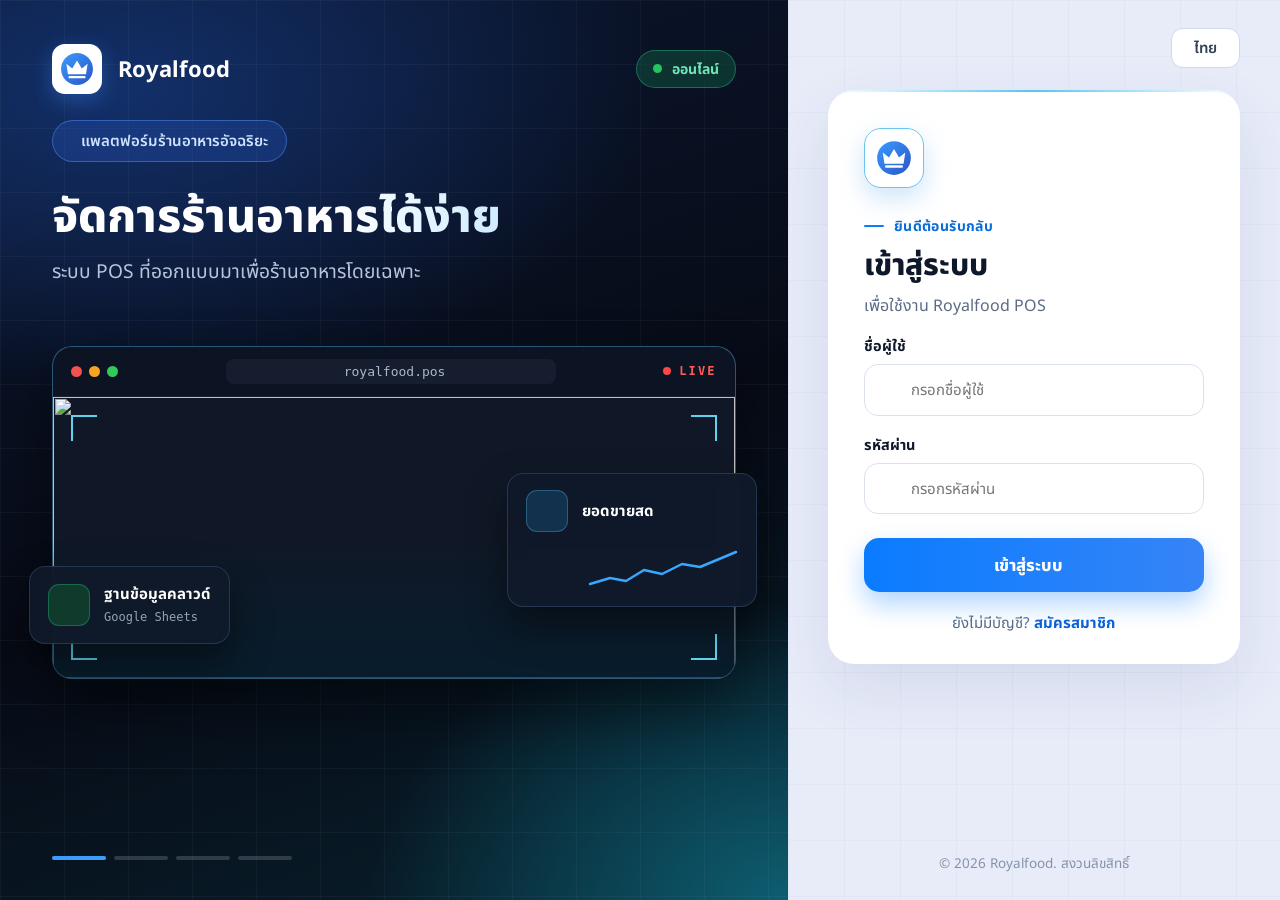
==== commit 445dc91c: "Replace Japanese with Khmer: languages are Thai, Khmer, Lao, Chinese, English Co-Authored-By: Claude" ====
--- a/index.html
+++ b/index.html
@@ -7,7 +7,7 @@
 <title>Royalfood POS — Sign In</title>
 <link rel="icon" href="data:image/svg+xml,%3Csvg xmlns='http://www.w3.org/2000/svg' viewBox='0 0 64 64'%3E%3Ccircle cx='32' cy='32' r='30' fill='%232f7df0'/%3E%3Cpath d='M15 42 12 22l11 9 9-15 9 15 11-9-3 20Z' fill='%23fff'/%3E%3Crect x='16' y='45' width='32' height='4.5' rx='2.2' fill='%23fff'/%3E%3C/svg%3E">
 <link rel="preconnect" href="https://fonts.googleapis.com"><link rel="preconnect" href="https://fonts.gstatic.com" crossorigin>
-<link href="https://fonts.googleapis.com/css2?family=Noto+Sans:wght@400;500;600;700;800&family=Noto+Sans+Thai:wght@400;600;700;800&family=Noto+Sans+Lao:wght@400;600;700&display=swap" rel="stylesheet">
+<link href="https://fonts.googleapis.com/css2?family=Noto+Sans:wght@400;500;600;700;800&family=Noto+Sans+Thai:wght@400;600;700;800&family=Noto+Sans+Lao:wght@400;600;700&family=Noto+Sans+Khmer:wght@400;600;700&display=swap" rel="stylesheet">
 <link rel="stylesheet" href="assets/css/style.css">
 </head>
 <body>
--- a/assets/css/style.css
+++ b/assets/css/style.css
@@ -3,7 +3,7 @@
   --pri:#0a7cff;--pri-2:#2f6bf0;--pri-soft:#e3efff;--bg:#e8ecf9;--card:#fff;--text:#0f172a;--muted:#64748b;--line:#dde4f2;
   --side:#0a0c12;--side-2:#151821;--tile:#b9c5ea;--green:#1fa855;--red:#ef4444;--amber:#f59e0b;--soft:#f3f6fc;
   --shadow:0 8px 28px rgba(20,40,90,.08);--r:18px;
-  --font:'Noto Sans','Noto Sans Thai','Noto Sans Lao',system-ui,-apple-system,'Segoe UI',sans-serif;
+  --font:'Noto Sans','Noto Sans Thai','Noto Sans Lao','Noto Sans Khmer',system-ui,-apple-system,'Segoe UI',sans-serif;
 }
 [data-theme=dark]{--bg:#0d1220;--card:#161c2c;--text:#e8edf7;--muted:#93a0b8;--line:#263149;--tile:#33416b;--soft:#1c2438;--pri-soft:#16294a;--shadow:0 8px 28px rgba(0,0,0,.35)}
 *{box-sizing:border-box;-webkit-tap-highlight-color:transparent}
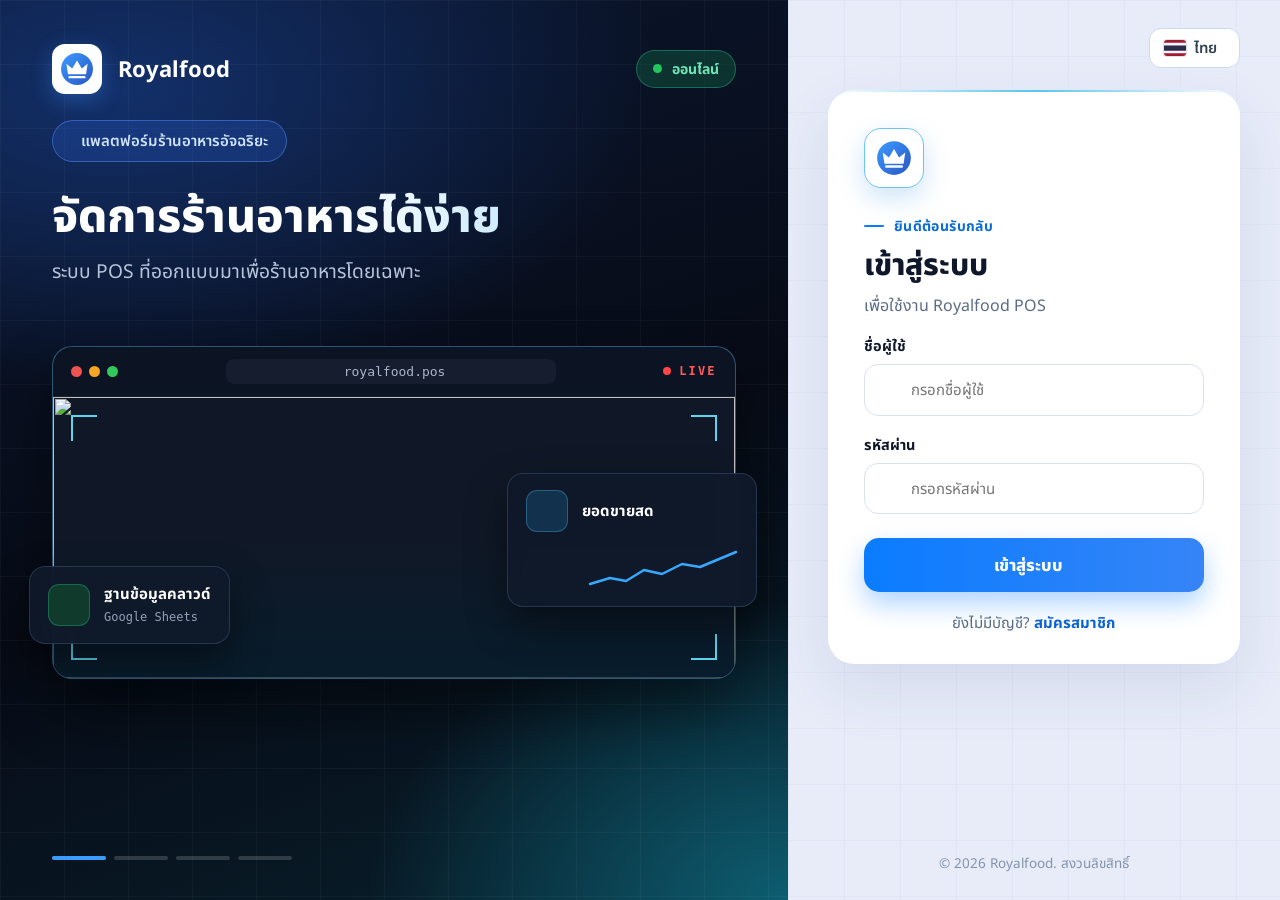
==== commit 7f15aa82: "Show country flags in the language menus Co-Authored-By: Claude Fable 5.2 <noreply@anthropic.com>" ====
--- a/index.html
+++ b/index.html
@@ -47,7 +47,7 @@
 
   <section class="panel">
     <div class="lang" id="lang">
-      <button class="lang-btn" type="button" aria-haspopup="true"><i data-lucide="globe"></i><span id="langCur">EN</span><i data-lucide="chevron-down" class="chev"></i></button>
+      <button class="lang-btn" type="button" aria-haspopup="true"><span id="langCur"></span><i data-lucide="chevron-down" class="chev"></i></button>
       <div class="menu" id="langMenu"></div>
     </div>
 
--- a/assets/css/style.css
+++ b/assets/css/style.css
@@ -78,6 +78,8 @@
 .lang{position:relative;align-self:flex-end;z-index:20}
 .lang-btn{display:flex;align-items:center;gap:8px;padding:8px 14px;border-radius:12px;background:#fff;border:1.5px solid #cbd9f2;font-weight:600;color:#334155;transition:.2s}
 .lang-btn:hover,.lang.open .lang-btn{border-color:var(--pri);box-shadow:0 0 0 4px rgba(10,124,255,.14)}
+.flag{width:22px;height:16px;border-radius:3px;object-fit:cover;flex:none;box-shadow:0 0 0 1px rgba(15,23,42,.12)}
+#langCur{display:inline-flex;align-items:center;gap:8px}
 .lang-btn .chev{transition:transform .25s}.lang.open .chev{transform:rotate(180deg)}
 .menu{position:absolute;right:0;top:calc(100% + 8px);min-width:140px;background:#fff;color:#0f172a;border-radius:14px;padding:5px;box-shadow:0 18px 44px rgba(15,30,70,.18);border:1px solid #e6ebf5;opacity:0;transform:translateY(-8px) scale(.97);pointer-events:none;transition:.2s;z-index:60}
 .open>.menu{opacity:1;transform:none;pointer-events:auto}
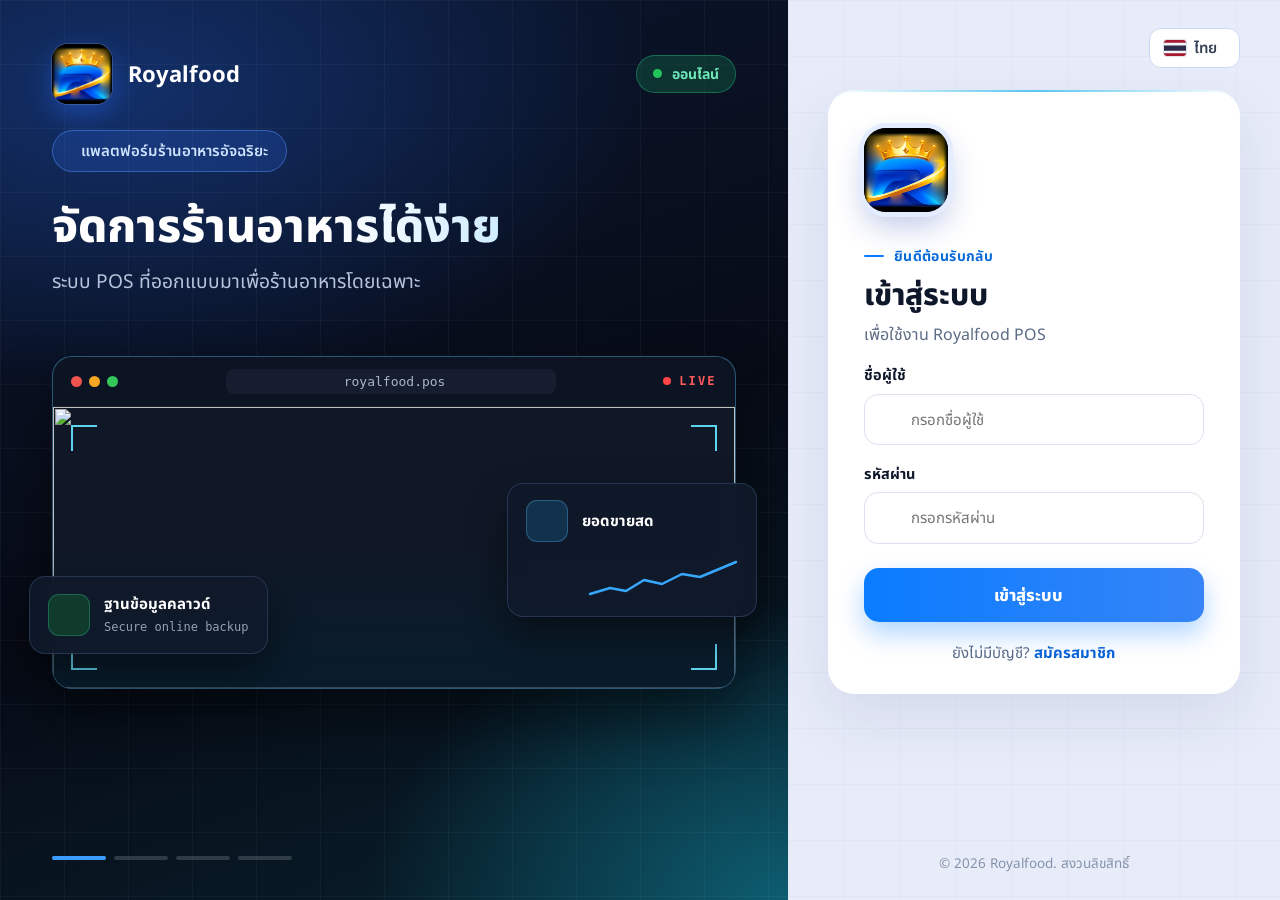
==== commit 727521ed: "deploy setup" ====
--- a/index.html
+++ b/index.html
@@ -5,7 +5,8 @@
 <meta name="viewport" content="width=device-width,initial-scale=1,viewport-fit=cover">
 <meta name="theme-color" content="#0b1730">
 <title>Royalfood POS — Sign In</title>
-<link rel="icon" href="data:image/svg+xml,%3Csvg xmlns='http://www.w3.org/2000/svg' viewBox='0 0 64 64'%3E%3Ccircle cx='32' cy='32' r='30' fill='%232f7df0'/%3E%3Cpath d='M15 42 12 22l11 9 9-15 9 15 11-9-3 20Z' fill='%23fff'/%3E%3Crect x='16' y='45' width='32' height='4.5' rx='2.2' fill='%23fff'/%3E%3C/svg%3E">
+<link rel="icon" type="image/png" href="assets/img/favicon.png"><link rel="apple-touch-icon" href="assets/img/icon-192.png">
+<link rel="apple-touch-icon" href="data:image/svg+xml,%3Csvg xmlns='http://www.w3.org/2000/svg' viewBox='0 0 64 64'%3E%3Crect width='64' height='64' rx='16' fill='%231e40af'/%3E%3Cpath d='M16 0h32a16 16 0 0 1 16 16v14C46 37 20 39 0 33V16A16 16 0 0 1 16 0Z' fill='%232f6bf0'/%3E%3Cpath d='M20.5 26.5 18.3 15.6l7 5.3L32 11.6l6.7 9.3 7-5.3-2.2 10.9Z' fill='%23fbbf24'/%3E%3Ccircle cx='18.3' cy='15.3' r='2' fill='%23fbbf24'/%3E%3Ccircle cx='32' cy='11' r='2.2' fill='%23fbbf24'/%3E%3Ccircle cx='45.7' cy='15.3' r='2' fill='%23fbbf24'/%3E%3Crect x='20.5' y='24.6' width='23' height='2.6' rx='1.3' fill='%23f59e0b'/%3E%3Cpath d='M13.5 44a18.5 15 0 0 1 37 0Z' fill='%23fff'/%3E%3Cpath d='M19.5 41a12.5 10.5 0 0 1 6.5-8.6' fill='none' stroke='%23bfdbfe' stroke-width='2.4' stroke-linecap='round'/%3E%3Crect x='9.5' y='46' width='45' height='4.4' rx='2.2' fill='%23fff'/%3E%3C/svg%3E">
 <link rel="preconnect" href="https://fonts.googleapis.com"><link rel="preconnect" href="https://fonts.gstatic.com" crossorigin>
 <link href="https://fonts.googleapis.com/css2?family=Noto+Sans:wght@400;500;600;700;800&family=Noto+Sans+Thai:wght@400;600;700;800&family=Noto+Sans+Lao:wght@400;600;700&family=Noto+Sans+Khmer:wght@400;600;700&display=swap" rel="stylesheet">
 <link rel="stylesheet" href="assets/css/style.css">
@@ -39,7 +40,7 @@
       </div>
       <div class="float secure">
         <span class="fi"><i data-lucide="database"></i></span>
-        <span><b data-i18n="cloudDb">Cloud database</b><small data-i18n="cloudDbSub">Google Sheets</small></span>
+        <span><b data-i18n="cloudDb">Cloud database</b><small data-i18n="cloudDbSub">Secure online backup</small></span>
       </div>
     </div>
     <div class="bars" id="bars"></div>
@@ -69,7 +70,7 @@
           <div class="inp"><i data-lucide="lock"></i><input id="p" name="password" type="password" required autocomplete="current-password" data-i18n-ph="phPass">
             <button class="eye" type="button" data-eye="p" aria-label="Show password"><i data-lucide="eye"></i></button></div></div>
         <div class="err" id="err"></div>
-        <div class="note" id="demoNote" hidden>Demo mode — sign in with <b>admin</b> / <b>admin123</b>. Data stays in this browser until a Google Sheet is connected.</div>
+        <div class="note" id="demoNote" hidden>Demo mode — sign in with <b>admin</b> / <b>admin123</b>. Data stays in this browser only.</div>
         <button class="btn-main" id="btnLogin"><span data-i18n="signIn">Sign In</span><i data-lucide="arrow-right"></i></button>
         <p class="alt"><span data-i18n="noAcc">Don't have an account?</span> <a href="register.html" data-i18n="register">Register</a></p>
       </form>
--- a/assets/css/style.css
+++ b/assets/css/style.css
@@ -37,7 +37,7 @@
 .hero>*:not(.hero-grid){position:relative}
 .hero-top{display:flex;align-items:center;justify-content:space-between;animation:fadeUp .6s both}
 .brand{display:flex;align-items:center;gap:16px;font-size:22px;font-weight:700}
-.brand .logo{width:50px;height:50px;background:#fff;border-radius:13px;padding:8px;box-shadow:0 6px 20px rgba(60,140,255,.35)}
+.brand .logo{width:52px;height:52px;border-radius:15px;flex:none;box-shadow:0 0 0 1px rgba(255,255,255,.14),0 10px 26px rgba(37,99,235,.45)}
 .pill-online{display:inline-flex;align-items:center;gap:10px;padding:8px 16px;border-radius:99px;background:rgba(16,80,60,.55);border:1px solid rgba(52,211,153,.35);color:#6ee7b7;font-weight:700;font-size:14px}
 .pill-online i{width:9px;height:9px;border-radius:50%;background:#22c55e;animation:pulse 1.8s infinite}
 .pill-tag{align-self:flex-start;display:inline-flex;align-items:center;gap:10px;padding:9px 18px;border-radius:99px;background:rgba(40,90,200,.28);border:1px solid rgba(90,150,255,.45);color:#cfe3ff;font-weight:600;font-size:15px;animation:fadeUp .6s .1s both}
@@ -88,7 +88,7 @@
 .auth-card{width:100%;max-width:420px;margin:22px 0;background:#fff;border-radius:26px;padding:36px 36px 30px;box-shadow:0 24px 60px rgba(30,60,120,.1);border-top:2px solid transparent;
   background-image:linear-gradient(#fff,#fff),linear-gradient(90deg,transparent,#58c5f0,transparent);background-origin:border-box;background-clip:padding-box,border-box;animation:fadeUp .6s .1s both}
 .auth-card.shake{animation:shake .4s}
-.auth-logo{width:60px;height:60px;border-radius:17px;padding:11px;background:#fff;border:1.5px solid #6cc7ee;box-shadow:0 10px 24px rgba(60,150,230,.25)}
+.auth-logo{width:64px;height:64px;border-radius:18px;box-shadow:0 0 0 5px #e3edff,0 14px 30px rgba(30,64,175,.28)}
 .kicker{display:flex;align-items:center;gap:10px;margin-top:28px;color:#0a6cd9;font-weight:700;letter-spacing:.03em;font-size:14px}
 .kicker::before{content:"";width:20px;height:2px;background:#0a7cff;border-radius:2px}
 .auth-card h2{font-size:30px;font-weight:800;margin-top:6px}
@@ -96,7 +96,7 @@
 .cap{margin:28px 0 10px;font-size:12.5px;font-weight:700;letter-spacing:.09em;text-transform:uppercase;color:#64748b}
 .acct{display:flex;align-items:center;gap:12px;padding:12px;border:1.5px solid #e2e8f3;border-radius:16px;transition:.2s;margin-bottom:8px;animation:fadeUp .4s both}
 .acct:hover{border-color:#9cc8ff;box-shadow:0 8px 22px rgba(10,124,255,.1);transform:translateY(-1px)}
-.acct .logo{width:46px;height:46px;border-radius:50%;border:2px solid #9ccdf5;padding:3px;flex:none}
+.acct .logo{width:46px;height:46px;border-radius:13px;flex:none;box-shadow:0 4px 12px rgba(30,64,175,.22)}
 .acct .who{flex:1;min-width:0}.acct b{display:block;white-space:nowrap;overflow:hidden;text-overflow:ellipsis}
 .acct small{font:13px ui-monospace,Menlo,monospace;color:#64748b}
 .btn-soft{display:inline-flex;align-items:center;gap:6px;padding:8px 13px;border-radius:10px;background:#e6f1ff;border:1px solid #b9d8ff;color:#0a62d6;font-weight:700;transition:.2s}
@@ -129,7 +129,7 @@
 .splash.show{opacity:1;pointer-events:auto}
 .ring{position:relative;width:104px;height:104px;display:grid;place-items:center;margin-bottom:16px}
 .ring::before{content:"";position:absolute;inset:0;border-radius:50%;border:4px solid #e2e6ee;border-top-color:#0a7cff;border-right-color:#0a7cff;animation:spin 1s linear infinite}
-.ring .logo{width:80px;height:80px}
+.ring .logo{width:72px;height:72px;border-radius:20px;box-shadow:0 12px 28px rgba(30,64,175,.3)}
 .splash h3{font-size:22px;font-weight:800}.splash p{color:#64748b;font-size:13px}
 .loadbar{width:168px;height:3px;border-radius:3px;background:#e2e6ee;overflow:hidden;position:relative;margin-top:22px}
 .loadbar::after{content:"";position:absolute;top:0;width:40%;height:100%;background:#0a7cff;border-radius:3px;animation:slide 1.1s ease-in-out infinite}
@@ -163,7 +163,7 @@
 .app.mini{grid-template-columns:82px minmax(0,1fr)}
 .side{background:var(--side);color:#cbd5e1;display:flex;flex-direction:column;overflow:hidden;z-index:50}
 .side-brand{height:62px;flex:none;display:flex;align-items:center;gap:10px;padding:0 22px;font-size:24px;font-weight:600;color:#fff;border-bottom:1px solid #1b1f2a;white-space:nowrap}
-.side-brand .logo{width:36px;height:36px;flex:none}
+.side-brand .logo{width:36px;height:36px;flex:none;border-radius:10px}
 .nav{padding:26px 15px;display:flex;flex-direction:column;gap:6px;overflow-y:auto;flex:1}
 .nav a{position:relative;display:flex;align-items:center;gap:14px;padding:12px 14px;border-radius:10px;color:#b6bfcd;text-decoration:none;font-size:16.5px;white-space:nowrap;transition:background .2s,color .2s,transform .2s}
 .nav a .ni{width:38px;height:38px;border-radius:10px;display:grid;place-items:center;background:var(--side-2);flex:none;transition:.2s}
@@ -180,7 +180,7 @@
 .tb:hover{background:var(--soft);color:var(--pri);transform:translateY(-1px)}
 .tb svg.lucide{width:23px;height:23px}
 .tb.sync{color:#f0443a}.tb.sync.syncing svg{animation:spin 1s linear infinite}.tb.sync.offline{color:var(--amber)}
-.tb.ava{padding:5px;border:2px solid #b9d6fb;background:#eaf3ff}.tb.ava .logo{width:100%;height:100%}
+.tb.ava{padding:4px;border:2px solid #b9d6fb;background:#eaf3ff}.tb.ava .logo{width:100%;height:100%}
 .tb .badge{position:absolute;top:5px;right:5px;min-width:17px;height:17px;border-radius:9px;background:var(--red);color:#fff;font-size:10.5px;font-weight:800;display:grid;place-items:center;padding:0 4px;animation:pop .3s}
 .dd{position:relative}.dd .menu{min-width:230px;background:var(--card);color:var(--text);border-color:var(--line)}
 .dd .menu button:hover{background:var(--soft)}
@@ -315,6 +315,8 @@
   body>*:not(#print){display:none!important}
   #print{display:block;width:72mm;margin:0 auto;font:12px/1.4 ui-monospace,Menlo,monospace;color:#000}
   #print h3{text-align:center;font-size:16px;margin-bottom:2px}#print .c{text-align:center}#print hr{border:0;border-top:1px dashed #000;margin:6px 0}
+  #print .pb{break-after:page;page-break-after:always}#print .q{white-space:nowrap;padding-right:6px;font-weight:700}
+  #print .tk.big{font-size:17px}#print .tk.big h3{font-size:21px}#print .qn{text-align:center;font-size:56px;font-weight:800;line-height:1.2}
   #print table{width:100%;border-collapse:collapse}#print td{padding:2px 0;vertical-align:top}#print .r{text-align:right}
 }
 
@@ -328,7 +330,7 @@
   .hero{padding:22px 20px 24px;gap:16px}
   .hero-text{min-height:0}.hero-text p{margin-top:8px}
   .browser{display:none}.bars{margin-top:4px}
-  .brand{font-size:19px;gap:12px}.brand .logo{width:42px;height:42px}
+  .brand{font-size:19px;gap:12px}.brand .logo{width:42px;height:42px;border-radius:12px}
   .panel{padding:16px 16px 22px;border-radius:24px 24px 0 0;margin-top:-16px;z-index:2}
   .auth-card{padding:26px 22px;margin:14px 0 20px}.kicker{margin-top:20px}
   .app,.app.mini{grid-template-columns:1fr}
@@ -364,3 +366,139 @@
 .rcpt table{width:100%;border-collapse:collapse}.rcpt hr{border:0;border-top:1px dashed var(--line);margin:8px 0}
 [hidden]{display:none!important}
 a.btn,a.btn:hover{text-decoration:none}
+
+/* ================= GOODS ================= */
+.btn.amber{background:var(--amber)}.btn.sq{padding:7px 9px}
+.btn.ghost.danger,.menu button.danger{color:var(--red)}
+.hint{color:var(--muted);font-size:13px;line-height:1.45}
+.mut{color:var(--muted)}
+.thumb{position:relative;display:grid;place-items:center;overflow:hidden;flex:none;width:68px;height:68px;border-radius:13px;background:color-mix(in srgb,var(--c,#64748b) 15%,var(--card));color:var(--c,#64748b);border:1px solid var(--line)}
+.thumb img{position:absolute;inset:0;width:100%;height:100%;object-fit:cover}
+.thumb svg.lucide{width:26px;height:26px;opacity:.8}.thumb>b{font-size:24px;font-weight:800}
+.thumb.lg{width:112px;height:112px;border-radius:16px}
+.pcard .thumb{width:100%;height:auto;aspect-ratio:4/3;border-radius:11px}
+
+.gtabs{display:flex;gap:6px;padding:0 6px;overflow-x:auto}
+.gtabs button{display:flex;align-items:center;gap:9px;padding:12px 22px;border-radius:14px 14px 0 0;background:var(--card);border:1px solid var(--line);border-bottom:0;font-weight:700;color:var(--muted);white-space:nowrap;transition:.18s}
+.gtabs button:hover{color:var(--pri)}
+.gtabs button.on{background:var(--pri);border-color:var(--pri);color:#fff}
+.gtabs em{font-style:normal;font-size:12px;font-weight:800;padding:1px 8px;border-radius:99px;background:var(--soft);color:var(--muted)}
+.gtabs .on em{background:rgba(255,255,255,.22);color:#fff}
+.gbar{display:flex;align-items:center;gap:10px;flex-wrap:wrap;padding:16px 18px;border-bottom:1px solid var(--line)}
+.gbar .sp,.pm-foot .sp{flex:1}
+.gbar select.input{width:auto;flex:0 1 150px;min-width:130px;cursor:pointer}
+.gsearch{position:relative;flex:1 1 170px;max-width:340px;display:block}
+.gsearch svg{position:absolute;left:13px;top:50%;transform:translateY(-50%);color:var(--muted);pointer-events:none}
+.gsearch .input{padding-left:40px}
+.gr{display:grid;grid-template-columns:84px 110px minmax(0,1fr) 120px 252px;gap:14px;align-items:center;padding:12px 18px;border-bottom:1px solid var(--line);transition:background .15s}
+.gr:not(.ghead):hover{background:var(--soft)}
+.gr.off .gc-img,.gr.off .gc-name,.gr.off .gc-price{opacity:.5}
+.ghead{background:var(--soft);font-size:12px;font-weight:700;letter-spacing:.08em;text-transform:uppercase;color:var(--muted);padding-block:13px}
+.gr .r{text-align:right}
+.gc-img{padding:0;border-radius:13px;display:block;width:max-content}.gc-img:hover .thumb{border-color:var(--pri)}
+.code{display:inline-block;padding:4px 10px;border-radius:8px;border:1px solid var(--line);background:var(--card);font-weight:600;font-size:13.5px;max-width:100%;overflow:hidden;text-overflow:ellipsis;white-space:nowrap;vertical-align:middle}
+.only-s{display:none}
+.gc-name{min-width:0}
+.gc-name>b{display:block;font-size:15.5px;overflow-wrap:anywhere}.gc-name>small{display:block;color:var(--muted);overflow-wrap:anywhere}
+.gmeta{display:flex;flex-wrap:wrap;gap:5px;margin-top:6px;align-items:center}
+.gc-price{text-align:right;white-space:nowrap}.gc-price b{font-size:18px}.gc-price small{display:block;color:var(--muted);font-size:12px}
+.gc-act{display:flex;gap:6px;justify-content:flex-end;align-items:center}
+.glist .dd .menu{position:absolute;right:0;top:calc(100% + 8px);min-width:190px;max-width:none}
+.glist .gr:nth-last-child(-n+2):not(:nth-child(-n+4)) .dd .menu{top:auto;bottom:calc(100% + 8px)}
+.gfoot{padding:12px 18px;color:var(--muted);font-size:13px}
+
+/* product popup */
+.modal.pm{max-width:820px;padding:0;overflow:hidden;display:flex}
+.pm-form{display:flex;flex-direction:column;width:100%;min-height:0;max-height:92vh}
+.pm-head{display:flex;align-items:center;gap:14px;padding:18px 22px;border-bottom:1px solid var(--line);flex:none}
+.pm-ic{width:46px;height:46px;border-radius:13px;flex:none;display:grid;place-items:center;color:#fff;background:linear-gradient(135deg,#ff8f45,#f2661a);box-shadow:0 8px 18px rgba(242,102,26,.3)}
+.pm-ttl{flex:1;min-width:0}.pm-ttl small{display:block;font-size:11.5px;font-weight:800;letter-spacing:.1em;text-transform:uppercase;color:var(--muted)}
+.pm-ttl h3{margin:0;font-size:20px;white-space:nowrap;overflow:hidden;text-overflow:ellipsis}
+.pm-x{width:38px;height:38px;border-radius:11px;flex:none;display:grid;place-items:center;border:1px solid var(--line);background:var(--soft);color:var(--muted);transition:.15s}
+.pm-x:hover{color:var(--red);border-color:var(--red)}
+.pm-tabs{display:flex;gap:4px;padding:0 14px;border-bottom:1px solid var(--line);overflow-x:auto;flex:none}
+.pm-tabs button{display:flex;align-items:center;gap:8px;padding:13px 14px;font-weight:700;color:var(--muted);border-bottom:3px solid transparent;margin-bottom:-1px;white-space:nowrap;transition:.15s}
+.pm-tabs button:hover{color:var(--text)}.pm-tabs button.on{color:#f2661a;border-color:#f2661a}
+.pm-body{flex:1;min-height:260px;overflow-y:auto;padding:8px 22px 18px}
+.pm-body section[data-pane=extra]{padding-top:14px}
+.pm-foot{display:flex;align-items:center;gap:10px;padding:14px 22px;border-top:1px solid var(--line);flex:none}
+.fr{display:grid;grid-template-columns:150px minmax(0,1fr);gap:8px 18px;align-items:start;padding:14px 0;border-bottom:1px solid var(--line)}
+.fr:last-child{border-bottom:0}.fr>label:first-child{font-weight:700;padding-top:10px}
+.stack{display:grid;gap:10px}.two{display:grid;grid-template-columns:1fr 1fr;gap:10px}
+.ig{display:flex;border:1.5px solid var(--line);border-radius:11px;overflow:hidden;background:var(--card);transition:.2s}
+.ig:focus-within{border-color:var(--pri);box-shadow:0 0 0 3px rgba(10,124,255,.14)}
+.ig>span{display:grid;place-items:center;padding:0 13px;background:var(--soft);color:var(--muted);font-weight:700;font-size:13px;white-space:nowrap}
+.ig>input{flex:1;min-width:0;width:100%;border:0;outline:0;padding:11px 13px;background:transparent}
+.dbox2{border:1.5px solid var(--line);border-radius:13px;overflow:hidden}
+.dtabs{display:flex;border-bottom:1px solid var(--line)}
+.dtabs button{padding:10px 16px;font-weight:600;color:var(--muted);border-bottom:2px solid transparent;margin-bottom:-1px}
+.dtabs button.on{color:#f2661a;border-color:#f2661a}
+.dbox2 textarea{display:block;width:100%;min-height:84px;border:0;outline:0;padding:12px 14px;background:transparent;resize:vertical}
+.ck{display:inline-flex;align-items:center;gap:9px;font-weight:600;cursor:pointer;width:max-content;max-width:100%}
+.ck input,.exo input{width:18px;height:18px;flex:none;accent-color:var(--pri)}
+.sw{position:relative;display:inline-flex;align-items:center;gap:12px;cursor:pointer;padding-top:8px}
+.sw input{position:absolute;opacity:0;width:1px;height:1px}
+.sw i{position:relative;width:44px;height:25px;border-radius:99px;background:#c3cbdb;flex:none;transition:.2s}
+.sw i::after{content:"";position:absolute;left:3px;top:3px;width:19px;height:19px;border-radius:50%;background:#fff;box-shadow:0 1px 3px rgba(0,0,0,.25);transition:.2s}
+.sw input:checked+i{background:var(--green)}.sw input:checked+i::after{transform:translateX(19px)}
+.sw input:focus-visible+i{outline:2px solid var(--pri);outline-offset:2px}
+.step{display:inline-flex;width:max-content;border:1.5px solid var(--line);border-radius:11px;overflow:hidden}
+.step button{width:46px;display:grid;place-items:center;background:var(--soft)}.step button:hover{background:var(--pri);color:#fff}
+.step input{width:110px;border:0;outline:0;text-align:center;padding:11px 6px;background:transparent;font-weight:700;font-size:17px}
+.step :disabled{opacity:.45;pointer-events:none}
+.pic{display:flex;gap:14px;align-items:flex-start}.pic-f{flex:1;min-width:0;display:grid;gap:8px}.pic-b{display:flex;gap:8px;flex-wrap:wrap}
+.pic-b label{cursor:pointer}
+.exr{display:grid;grid-template-columns:minmax(0,1fr) 170px 34px;gap:8px;align-items:center;margin-bottom:8px}
+.exo{display:flex;align-items:center;gap:12px;padding:12px 14px;margin-top:8px;border:1.5px solid var(--line);border-radius:12px;cursor:pointer;transition:.15s}
+.exo span{flex:1;font-weight:600}.exo b{color:var(--pri)}
+.exo:has(input:checked){border-color:var(--pri);background:var(--pri-soft)}
+
+/* settings drawer */
+.modal-back:has(.drawer){place-items:stretch end;padding:0}
+.modal.drawer{display:flex;flex-direction:column;width:100%;max-width:420px;height:100%;max-height:none;padding:0;border-radius:0;overflow:hidden;transform:translateX(100%);transition:transform .28s cubic-bezier(.2,.8,.2,1)}
+.modal-back.show .modal.drawer{transform:none}
+.pm-ic.blue{background:linear-gradient(135deg,#3b9bff,#0a7cff);box-shadow:0 8px 18px rgba(10,124,255,.3)}
+.drawer .pm-ttl small{letter-spacing:0;text-transform:none;font-weight:500;font-size:13px}
+.dr-body{flex:1;overflow-y:auto;padding:18px;display:flex;flex-direction:column;gap:14px;background:var(--soft)}
+.dr-body>*{flex:none}
+.sg{border:1px solid var(--line);border-radius:16px;background:var(--card);overflow:hidden}
+.sg h4{margin:0;display:flex;align-items:center;gap:10px;padding:14px 16px;font-size:12.5px;font-weight:800;letter-spacing:.1em;text-transform:uppercase;color:var(--muted);background:var(--soft)}
+.sg h4 svg{color:var(--pri)}
+.srow{display:flex;align-items:center;justify-content:space-between;gap:14px;width:100%;padding:14px 16px;border-top:1px solid var(--line)}
+.srow>span{min-width:0}.srow small{display:block;color:var(--muted);font-size:12.5px;font-weight:400}
+.dr-body>.hint{margin:-4px 4px 0}
+
+@media (max-width:1100px){
+  .gr{grid-template-columns:84px minmax(0,1fr) 110px 252px}
+  .gc-code,.ghead>span:nth-child(2){display:none}.only-s{display:inline-block}
+}
+@media (max-width:760px){
+  .ghead{display:none}
+  .gr{grid-template-columns:72px minmax(0,1fr) auto;grid-template-areas:"img name price" "act act act";gap:10px 12px;padding:14px;align-items:start}
+  .gc-img{grid-area:img}.gc-name{grid-area:name}.gc-price{grid-area:price}.gc-act{grid-area:act}
+  .gc-act>.btn{flex:1}
+  .gbar{padding:12px}.gsearch{flex:1 1 100%;max-width:none}.gbar select.input{flex:1 1 0}.gbar .sp{display:none}
+}
+@media (max-width:560px){
+  .gtabs button{padding:10px 16px}
+  .gbar>.btn{flex:1 1 100%}
+  .modal-back:has(.pm){padding:0}
+  .modal.pm{max-width:none;height:100vh;height:100dvh;max-height:none;border-radius:0}
+  .pm-form{max-height:none;height:100%}
+  .pm-head{padding:14px 16px}.pm-body{padding:4px 16px 16px}.pm-foot{padding:12px 16px calc(12px + env(safe-area-inset-bottom))}
+  .pm-foot [data-del] span{display:none}
+  .fr{grid-template-columns:1fr;padding:12px 0}.fr>label:first-child{padding-top:0}
+  .thumb.lg{width:84px;height:84px}
+  .exr{grid-template-columns:minmax(0,1fr) 128px 34px}
+}
+
+/* logo – small phones */
+@media (max-width:560px){.auth-logo{width:56px;height:56px;border-radius:16px;box-shadow:0 0 0 4px #e3edff,0 10px 22px rgba(30,64,175,.25)}.acct .logo{width:42px;height:42px;border-radius:12px}.brand .logo{width:40px;height:40px}}
+.logo svg{width:100%;height:100%;display:block}
+
+/* brand mark image */
+.logo{position:relative;overflow:hidden;background:#04060c}
+.logo img{position:absolute;inset:0;width:100%;height:100%;display:block;object-fit:cover}
+.cm-head .logo{border-radius:11px}.tb.ava .logo{border-radius:8px}
+@media (min-width:561px){.auth-logo{width:84px;height:84px;border-radius:22px}.brand .logo{width:60px;height:60px;border-radius:16px}}
+.side-brand .logo{width:42px;height:42px;border-radius:11px}
